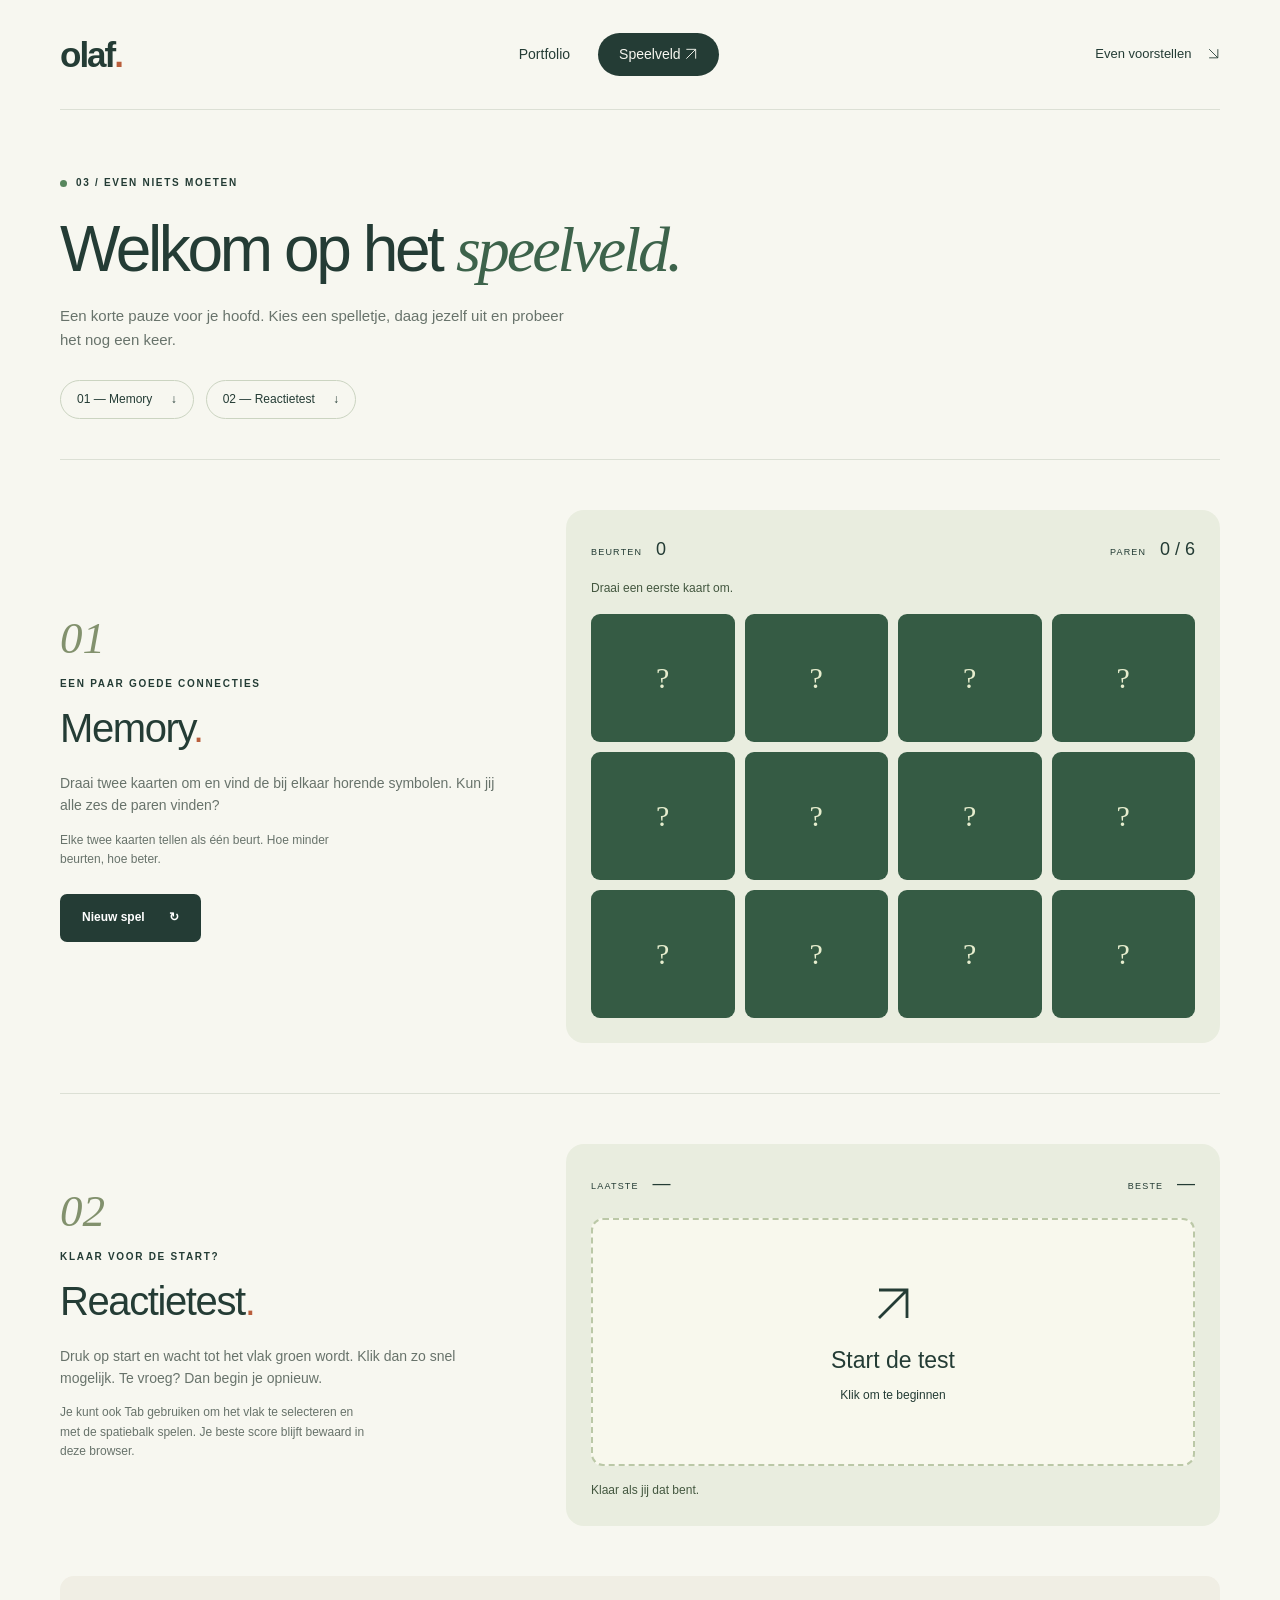
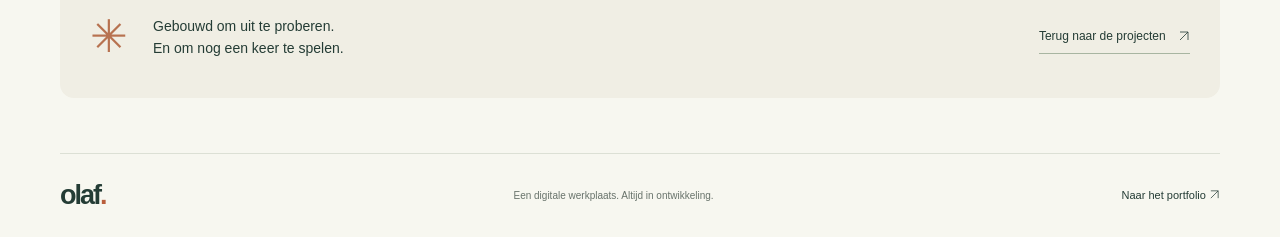
==== public/pages/games.html @ ba3646f5 "Organize site into public assets, game modules, tests and docs" ====
<!doctype html>
<html lang="nl">
  <head>
    <meta charset="utf-8" />
    <meta name="viewport" content="width=device-width, initial-scale=1" />
    <meta
      name="description"
      content="Even spelen: train je geheugen met Memory en test je reactiesnelheid. Gratis browsergames van Olaf."
    />
    <title>Speelveld — Olaf</title>
    <link rel="icon" href="../assets/images/favicon.svg" type="image/svg+xml" />
    <link rel="stylesheet" href="../assets/css/base.css" />
    <link rel="stylesheet" href="../assets/css/pages/games.css" />
    <script type="module" src="../assets/js/games/index.js"></script>
  </head>
  <body>
    <a class="skip-link" href="#main">Naar de inhoud</a>
    <header class="site-header wrap">
      <a class="brand" href="../index.html" aria-label="Olaf, startpagina"
        >olaf<span class="brand-dot">.</span></a
      >
      <nav aria-label="Hoofdnavigatie">
        <a href="../index.html">Portfolio</a
        ><a href="games.html" aria-current="page"
          >Speelveld
          <span aria-hidden="true"
            ><svg
              class="arrow-icon"
              viewBox="0 0 24 24"
              fill="none"
              stroke="currentColor"
              stroke-width="1.6"
              aria-hidden="true"
            >
              <path d="M4 20 20 4M4 4h16v16" /></svg></span
        ></a>
      </nav>
      <a class="header-link" href="../index.html#over"
        >Even voorstellen
        <span aria-hidden="true"
          ><svg
            class="arrow-icon"
            viewBox="0 0 24 24"
            fill="none"
            stroke="currentColor"
            stroke-width="1.6"
            aria-hidden="true"
          >
            <path d="M4 4l16 16M4 20h16V4" /></svg></span
      ></a>
    </header>
    <main id="main" class="wrap games-main">
      <section class="games-intro">
        <p class="eyebrow">
          <span class="status-dot" aria-hidden="true"></span> 03 / EVEN NIETS
          MOETEN
        </p>
        <h1>Welkom op het <span class="serif-word">speelveld.</span></h1>
        <p>
          Een korte pauze voor je hoofd. Kies een spelletje, daag jezelf uit en
          probeer het nog een keer.
        </p>
        <div class="game-jumps">
          <a href="#memory">01 — Memory <span aria-hidden="true">↓</span></a
          ><a href="#reactie"
            >02 — Reactietest <span aria-hidden="true">↓</span></a
          >
        </div>
      </section>
      <noscript
        ><p class="notice">
          Schakel JavaScript in om deze spelletjes te spelen.
        </p></noscript
      >
      <section id="memory" class="game-section" aria-labelledby="memory-title">
        <div class="game-info">
          <span class="game-number">01</span>
          <p class="eyebrow">EEN PAAR GOEDE CONNECTIES</p>
          <h2 id="memory-title">Memory<span class="accent">.</span></h2>
          <p>
            Draai twee kaarten om en vind de bij elkaar horende symbolen. Kun
            jij alle zes de paren vinden?
          </p>
          <p class="game-tip">
            Elke twee kaarten tellen als één beurt. Hoe minder beurten, hoe
            beter.
          </p>
          <button id="memory-reset" class="button button-dark" type="button">
            Nieuw spel <span aria-hidden="true">↻</span>
          </button>
        </div>
        <div class="game-panel">
          <div class="game-stats">
            <span>BEURTEN <strong id="memory-turns">0</strong></span
            ><span>PAREN <strong id="memory-pairs">0 / 6</strong></span>
          </div>
          <p id="memory-status" class="game-status" role="status">
            Draai een eerste kaart om.
          </p>
          <div
            id="memory-board"
            class="memory-board"
            role="group"
            aria-label="Memorykaarten"
          ></div>
        </div>
      </section>
      <section
        id="reactie"
        class="game-section"
        aria-labelledby="reaction-title"
      >
        <div class="game-info">
          <span class="game-number">02</span>
          <p class="eyebrow">KLAAR VOOR DE START?</p>
          <h2 id="reaction-title">Reactietest<span class="accent">.</span></h2>
          <p>
            Druk op start en wacht tot het vlak groen wordt. Klik dan zo snel
            mogelijk. Te vroeg? Dan begin je opnieuw.
          </p>
          <p class="game-tip">
            Je kunt ook Tab gebruiken om het vlak te selecteren en met de
            spatiebalk spelen. Je beste score blijft bewaard in deze browser.
          </p>
        </div>
        <div class="game-panel reaction-panel">
          <div class="game-stats">
            <span>LAATSTE <strong id="reaction-last">—</strong></span
            ><span>BESTE <strong id="reaction-best">—</strong></span>
          </div>
          <button id="reaction-pad" class="reaction-pad" type="button">
            <span id="reaction-icon" class="reaction-icon" aria-hidden="true"
              ><svg
                class="arrow-icon"
                viewBox="0 0 24 24"
                fill="none"
                stroke="currentColor"
                stroke-width="1.6"
                aria-hidden="true"
              >
                <path d="M4 20 20 4M4 4h16v16" /></svg></span
            ><span id="reaction-label">Start de test</span
            ><small id="reaction-hint">Klik om te beginnen</small>
          </button>
          <p id="reaction-status" class="game-status" role="status">
            Klaar als jij dat bent.
          </p>
        </div>
      </section>
      <aside class="play-note">
        <span aria-hidden="true">✳</span>
        <p>
          Gebouwd om uit te proberen.<br /><strong
            >En om nog een keer te spelen.</strong
          >
        </p>
        <a class="text-link" href="../index.html#projecten"
          >Terug naar de projecten
          <span aria-hidden="true"
            ><svg
              class="arrow-icon"
              viewBox="0 0 24 24"
              fill="none"
              stroke="currentColor"
              stroke-width="1.6"
              aria-hidden="true"
            >
              <path d="M4 20 20 4M4 4h16v16" /></svg></span
        ></a>
      </aside>
    </main>
    <footer class="site-footer wrap">
      <a class="brand" href="../index.html"
        >olaf<span class="brand-dot">.</span></a
      >
      <p>Een digitale werkplaats. Altijd in ontwikkeling.</p>
      <a href="../index.html"
        >Naar het portfolio
        <span aria-hidden="true"
          ><svg
            class="arrow-icon"
            viewBox="0 0 24 24"
            fill="none"
            stroke="currentColor"
            stroke-width="1.6"
            aria-hidden="true"
          >
            <path d="M4 20 20 4M4 4h16v16" /></svg></span
      ></a>
    </footer>
  </body>
</html>
---- public/assets/css/base.css ----
:root {
  --paper: #f7f7f0;
  --ink: #243c35;
  --muted: #68736b;
  --green: #204e40;
  --lime: #dce9b1;
  --peach: #ecaa89;
  --line: #dce0d5;
  --radius: 18px;
}
* {
  box-sizing: border-box;
}
html {
  scroll-behavior: smooth;
  scroll-padding-top: 30px;
}
body {
  margin: 0;
  background: var(--paper);
  color: var(--ink);
  font-family: Arial, Helvetica, sans-serif;
  font-size: 16px;
  line-height: 1.6;
}
a {
  color: inherit;
  text-decoration: none;
}
button {
  font: inherit;
}
button,
a {
  -webkit-tap-highlight-color: transparent;
}
button {
  cursor: pointer;
}
a:focus-visible,
button:focus-visible {
  outline: 3px solid #9d4522;
  outline-offset: 5px;
}
button:disabled {
  cursor: default;
}
.wrap {
  width: min(1160px, calc(100% - 80px));
  margin-inline: auto;
}
.skip-link {
  position: absolute;
  top: -100px;
  left: 20px;
  padding: 12px;
  background: var(--ink);
  color: white;
  z-index: 10;
}
.skip-link:focus {
  top: 10px;
}
.site-header {
  display: flex;
  align-items: center;
  justify-content: space-between;
  height: 110px;
  border-bottom: 1px solid var(--line);
}
.brand {
  font-size: 35px;
  line-height: 1;
  letter-spacing: -2px;
  font-weight: 800;
}
.brand-dot,
.accent {
  color: #b95e3c;
}
.site-header nav {
  display: flex;
  gap: 7px;
}
.site-header nav a {
  padding: 10px 21px;
  border-radius: 30px;
  font-size: 14px;
}
.site-header nav a[aria-current] {
  background: var(--ink);
  color: var(--paper);
}
.site-header nav a:hover:not([aria-current]) {
  background: #e9ecdf;
}
.header-link {
  font-size: 13px;
}
.header-link span {
  margin-left: 12px;
}
.eyebrow {
  font-size: 10px;
  font-weight: 700;
  letter-spacing: 1.7px;
  margin: 0 0 24px;
  display: flex;
  align-items: center;
  gap: 9px;
}
.status-dot {
  width: 7px;
  height: 7px;
  border-radius: 50%;
  background: #57865c;
  display: inline-block;
  flex-shrink: 0;
}
h1,
h2,
h3,
p {
  margin-top: 0;
}
h1 {
  font-size: clamp(48px, 5.4vw, 72px);
  line-height: 1.08;
  letter-spacing: -3.4px;
  margin-bottom: 27px;
  font-weight: 500;
}
.serif-word {
  font-family: Georgia, "Times New Roman", serif;
  font-style: italic;
  color: #3d634b;
  letter-spacing: -3px;
}
.button {
  display: inline-flex;
  align-items: center;
  justify-content: center;
  gap: 24px;
  min-height: 48px;
  padding: 12px 21px;
  border-radius: 7px;
  border: 1px solid transparent;
  font-size: 12px;
  font-weight: 600;
  transition:
    background 0.15s,
    transform 0.15s;
}
.button-dark {
  background: var(--ink);
  color: #fff;
}
.button-dark:hover {
  background: #36634d;
  transform: translateY(-2px);
}
.text-link {
  font-size: 12px;
  border-bottom: 1px solid #a8b5a1;
  padding-block: 7px;
}
.text-link span {
  margin-left: 9px;
}
.text-link:hover {
  color: #a54f30;
}
h2 {
  font-size: 36px;
  line-height: 1.2;
  font-weight: 500;
  letter-spacing: -1.4px;
  margin-bottom: 0;
}
h3 {
  font-size: 23px;
  line-height: 1.3;
  letter-spacing: -0.5px;
  font-weight: 500;
  margin-bottom: 12px;
}
h3 span {
  float: right;
}
.site-footer {
  border-top: 1px solid var(--line);
  padding-block: 28px;
  display: flex;
  gap: 20px;
  align-items: center;
  justify-content: space-between;
}
.site-footer .brand {
  font-size: 27px;
}
.site-footer p {
  font-size: 10px;
  color: var(--muted);
  margin: 0;
}
.site-footer > a:last-child {
  font-size: 11px;
}
@media (max-width: 1000px) {
  .wrap {
    width: calc(100% - 48px);
  }
  h1 {
    font-size: 56px;
  }
}
@media (max-width: 700px) {
  .wrap {
    width: calc(100% - 36px);
  }
  .site-header {
    height: 85px;
  }
  .brand {
    font-size: 31px;
  }
  .header-link {
    display: none;
  }
  .site-header nav a {
    padding: 9px 16px;
    font-size: 12px;
  }
  h1 {
    font-size: 58px;
    letter-spacing: -2.6px;
  }
  h2 {
    font-size: 30px;
  }
  .site-footer {
    flex-wrap: wrap;
    padding-block: 24px;
    gap: 16px;
  }
  .site-footer p {
    order: 3;
    width: 100%;
  }
}
@media (prefers-reduced-motion: reduce) {
  html {
    scroll-behavior: auto;
  }
  *,
  *:before,
  *:after {
    transition: none !important;
    animation: none !important;
  }
}
.arrow-icon {
  display: inline-block;
  width: 1em;
  height: 1em;
  vertical-align: -0.12em;
  flex-shrink: 0;
}
---- public/assets/css/pages/games.css ----
.games-main {
  padding-bottom: 55px;
}
.games-intro {
  padding-block: 65px 40px;
}
.games-intro h1 {
  font-size: clamp(40px, 5vw, 64px);
  margin-bottom: 20px;
}
.games-intro > p:not(.eyebrow) {
  max-width: 510px;
  font-size: 15px;
  color: var(--muted);
}
.game-jumps {
  display: flex;
  gap: 12px;
  margin-top: 28px;
}
.game-jumps a {
  border: 1px solid #cbd4c1;
  border-radius: 30px;
  font-size: 12px;
  padding: 9px 16px;
}
.game-jumps a:hover {
  background: #e5ebd8;
}
.game-jumps span {
  margin-left: 15px;
}
.game-section {
  display: grid;
  grid-template-columns: 0.8fr 1.2fr;
  gap: 70px;
  border-top: 1px solid var(--line);
  padding-block: 50px;
  align-items: center;
}
.game-number {
  font:
    italic 45px Georgia,
    serif;
  color: #82916d;
}
.game-info .eyebrow {
  margin-block: 12px;
}
.game-info h2 {
  font-size: 40px;
  margin-bottom: 20px;
}
.game-info p:not(.eyebrow) {
  font-size: 14px;
  color: var(--muted);
}
.game-info .game-tip {
  font-size: 12px !important;
  max-width: 310px;
  margin-bottom: 25px;
}
.game-panel {
  background: #e9eddf;
  border-radius: var(--radius);
  padding: 25px;
}
.game-stats {
  display: flex;
  justify-content: space-between;
  gap: 15px;
  font-size: 9px;
  letter-spacing: 1.2px;
  align-items: center;
}
.game-stats strong {
  font-size: 18px;
  font-weight: 500;
  margin-left: 10px;
  letter-spacing: 0;
}
.game-status {
  font-size: 12px;
  min-height: 20px;
  margin-block: 15px;
  color: #43573f;
}
.memory-board {
  display: grid;
  grid-template-columns: repeat(4, 1fr);
  gap: 10px;
}
.memory-card {
  min-width: 0;
  aspect-ratio: 1.12;
  background: #355b44;
  color: #e6edce;
  border: 2px solid transparent;
  border-radius: 9px;
  display: grid;
  place-items: center;
  font:
    30px Georgia,
    serif;
  transition:
    background 0.15s,
    transform 0.15s;
}
.memory-card:hover:not(:disabled) {
  background: #4a7052;
  transform: translateY(-2px);
}
.memory-card.is-open {
  background: #fbfbf0;
  color: #294e3b;
  border-color: #c9d6b6;
}
.memory-card.is-matched {
  background: #d4e0bc;
  color: #315b3d;
  border-color: #a5bb87;
}
.memory-card.is-matched:after {
  content: "✓";
  position: absolute;
  bottom: 4px;
  right: 7px;
  font:
    10px Arial,
    sans-serif;
}
.memory-card {
  position: relative;
}
.reaction-pad {
  display: flex;
  flex-direction: column;
  align-items: center;
  justify-content: center;
  gap: 8px;
  width: 100%;
  min-height: 248px;
  background: #f8f8ed;
  border: 2px dashed #bbc8a7;
  border-radius: 12px;
  margin-top: 20px;
  color: var(--ink);
  touch-action: manipulation;
}
.reaction-pad > span:not(.reaction-icon) {
  font-size: 23px;
}
.reaction-pad small {
  font-size: 12px;
}
.reaction-icon {
  font-size: 42px;
  line-height: 1.3;
}
.reaction-pad[data-state="waiting"] {
  background: #f2d7bd;
  border-color: #be845b;
}
.reaction-pad[data-state="ready"] {
  background: #c6e499;
  border-color: #648c3d;
}
.reaction-pad[data-state="early"] {
  background: #f4d5c9;
  border-color: #bc7558;
}
.reaction-panel .game-status {
  margin-bottom: 0;
}
.play-note {
  display: flex;
  align-items: center;
  gap: 25px;
  border-radius: 14px;
  background: #f0eee4;
  padding: 25px 30px;
}
.play-note > span {
  font-size: 45px;
  color: #b77250;
}
.play-note p {
  font-size: 14px;
  margin: 0;
}
.play-note strong {
  font-weight: 500;
}
.play-note > a {
  margin-left: auto;
}
.notice {
  background: #f4d5c9;
  padding: 20px;
  border-radius: 8px;
}
@media (max-width: 1000px) {
  .game-section {
    gap: 35px;
  }
}
@media (max-width: 700px) {
  .games-intro {
    padding-block: 40px 32px;
  }
  .games-intro h1 {
    font-size: 46px;
    letter-spacing: -2px;
  }
  .games-intro .serif-word {
    display: block;
    letter-spacing: -2px;
  }
  .games-intro > p:not(.eyebrow) {
    font-size: 14px;
  }
  .game-section {
    grid-template-columns: 1fr;
    gap: 25px;
    padding-block: 30px;
  }
  .game-info h2 {
    margin-bottom: 12px;
  }
  .game-info .game-tip {
    max-width: none;
    margin-bottom: 18px;
  }
  .game-number {
    font-size: 32px;
  }
  .game-panel {
    padding: 20px;
  }
  .game-stats strong {
    font-size: 17px;
  }
  .memory-card {
    font-size: 28px;
  }
  .play-note {
    padding: 20px;
    gap: 15px;
    flex-wrap: wrap;
  }
  .play-note > a {
    margin-left: 0;
  }
  .play-note p {
    font-size: 12px;
  }
  .play-note > span {
    font-size: 35px;
  }
  .game-jumps {
    gap: 8px;
  }
  .game-jumps a {
    font-size: 11px;
    padding-inline: 13px;
  }
}
.reaction-icon .arrow-icon {
  width: 42px;
  height: 42px;
}
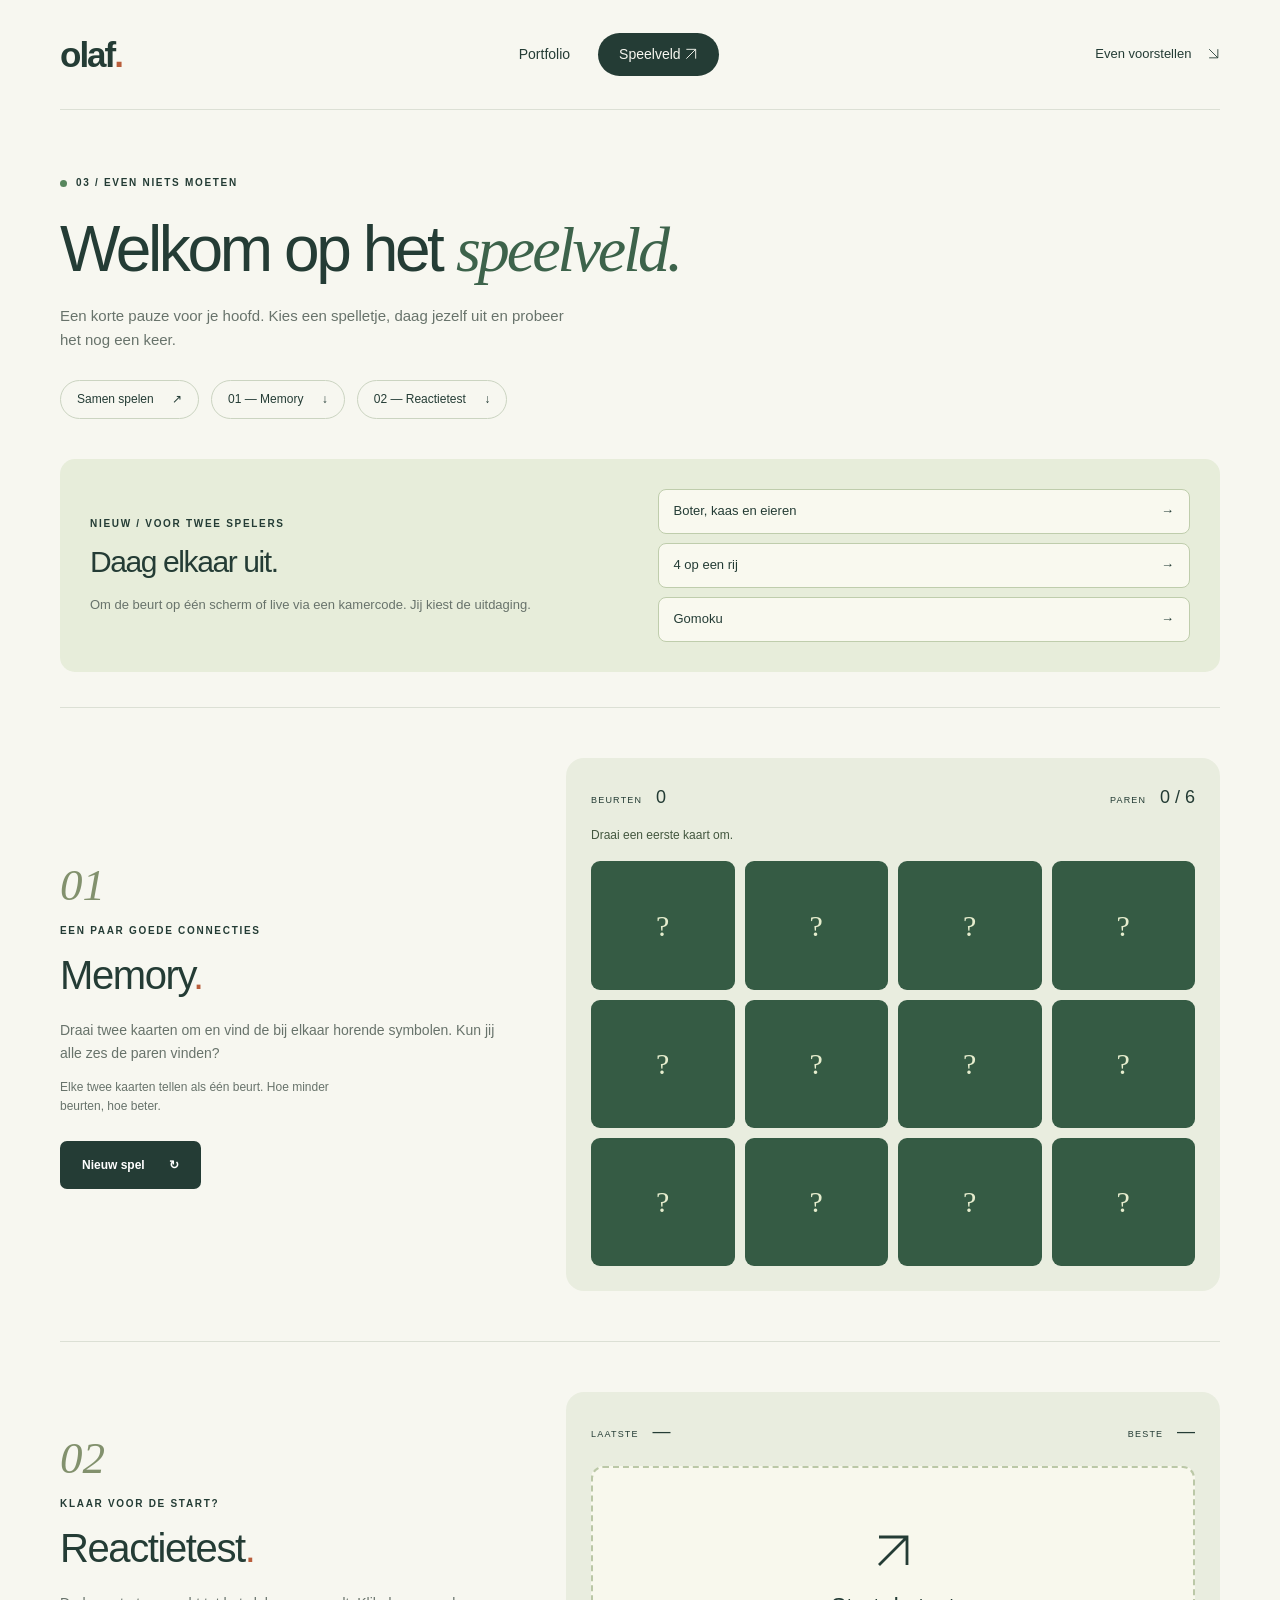
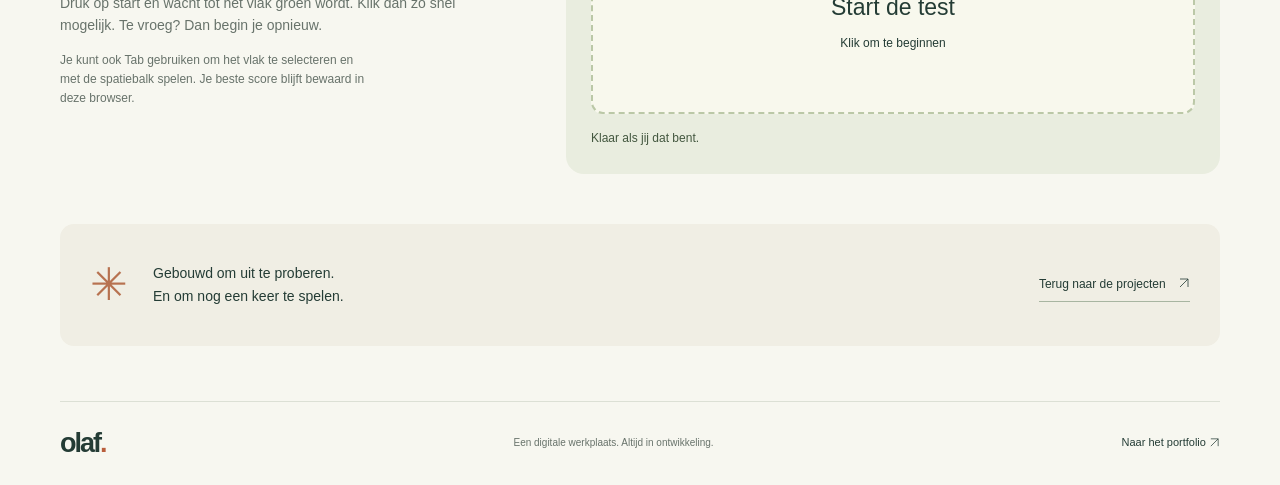
==== commit d564a575: "Add two-player board games with shared-screen and realtime rooms" ====
--- a/public/pages/games.html
+++ b/public/pages/games.html
@@ -61,6 +61,9 @@
           probeer het nog een keer.
         </p>
         <div class="game-jumps">
+          <a href="multiplayer.html"
+            >Samen spelen <span aria-hidden="true">↗</span></a
+          >
           <a href="#memory">01 — Memory <span aria-hidden="true">↓</span></a
           ><a href="#reactie"
             >02 — Reactietest <span aria-hidden="true">↓</span></a
@@ -72,6 +75,25 @@
           Schakel JavaScript in om deze spelletjes te spelen.
         </p></noscript
       >
+      <section class="multiplayer-promo" aria-labelledby="multiplayer-title">
+        <div>
+          <p class="eyebrow">NIEUW / VOOR TWEE SPELERS</p>
+          <h2 id="multiplayer-title">Daag elkaar uit.</h2>
+          <p>
+            Om de beurt op één scherm of live via een kamercode. Jij kiest de
+            uitdaging.
+          </p>
+        </div>
+        <div class="multiplayer-links">
+          <a href="multiplayer.html?game=tictactoe"
+            >Boter, kaas en eieren <span aria-hidden="true">→</span></a
+          ><a href="multiplayer.html?game=connect4"
+            >4 op een rij <span aria-hidden="true">→</span></a
+          ><a href="multiplayer.html?game=gomoku"
+            >Gomoku <span aria-hidden="true">→</span></a
+          >
+        </div>
+      </section>
       <section id="memory" class="game-section" aria-labelledby="memory-title">
         <div class="game-info">
           <span class="game-number">01</span>
--- a/public/assets/css/pages/games.css
+++ b/public/assets/css/pages/games.css
@@ -15,6 +15,7 @@
 }
 .game-jumps {
   display: flex;
+  flex-wrap: wrap;
   gap: 12px;
   margin-top: 28px;
 }
@@ -269,3 +270,50 @@
   width: 42px;
   height: 42px;
 }
+
+.multiplayer-promo {
+  display: grid;
+  grid-template-columns: 1fr 1fr;
+  gap: 35px;
+  align-items: center;
+  padding: 30px;
+  background: #e7edda;
+  border-radius: 15px;
+  margin-bottom: 35px;
+}
+.multiplayer-promo .eyebrow {
+  margin-bottom: 12px;
+}
+.multiplayer-promo h2 {
+  font-size: 30px;
+  margin-bottom: 15px;
+}
+.multiplayer-promo p:not(.eyebrow) {
+  font-size: 13px;
+  color: var(--muted);
+  margin: 0;
+}
+.multiplayer-links {
+  display: grid;
+  gap: 9px;
+}
+.multiplayer-links a {
+  border: 1px solid #bfcdac;
+  border-radius: 8px;
+  padding: 11px 15px;
+  font-size: 13px;
+  background: #f9f9ef;
+}
+.multiplayer-links a:hover {
+  background: #d6e4bf;
+}
+.multiplayer-links span {
+  float: right;
+}
+@media (max-width: 700px) {
+  .multiplayer-promo {
+    grid-template-columns: 1fr;
+    gap: 22px;
+    padding: 23px;
+  }
+}
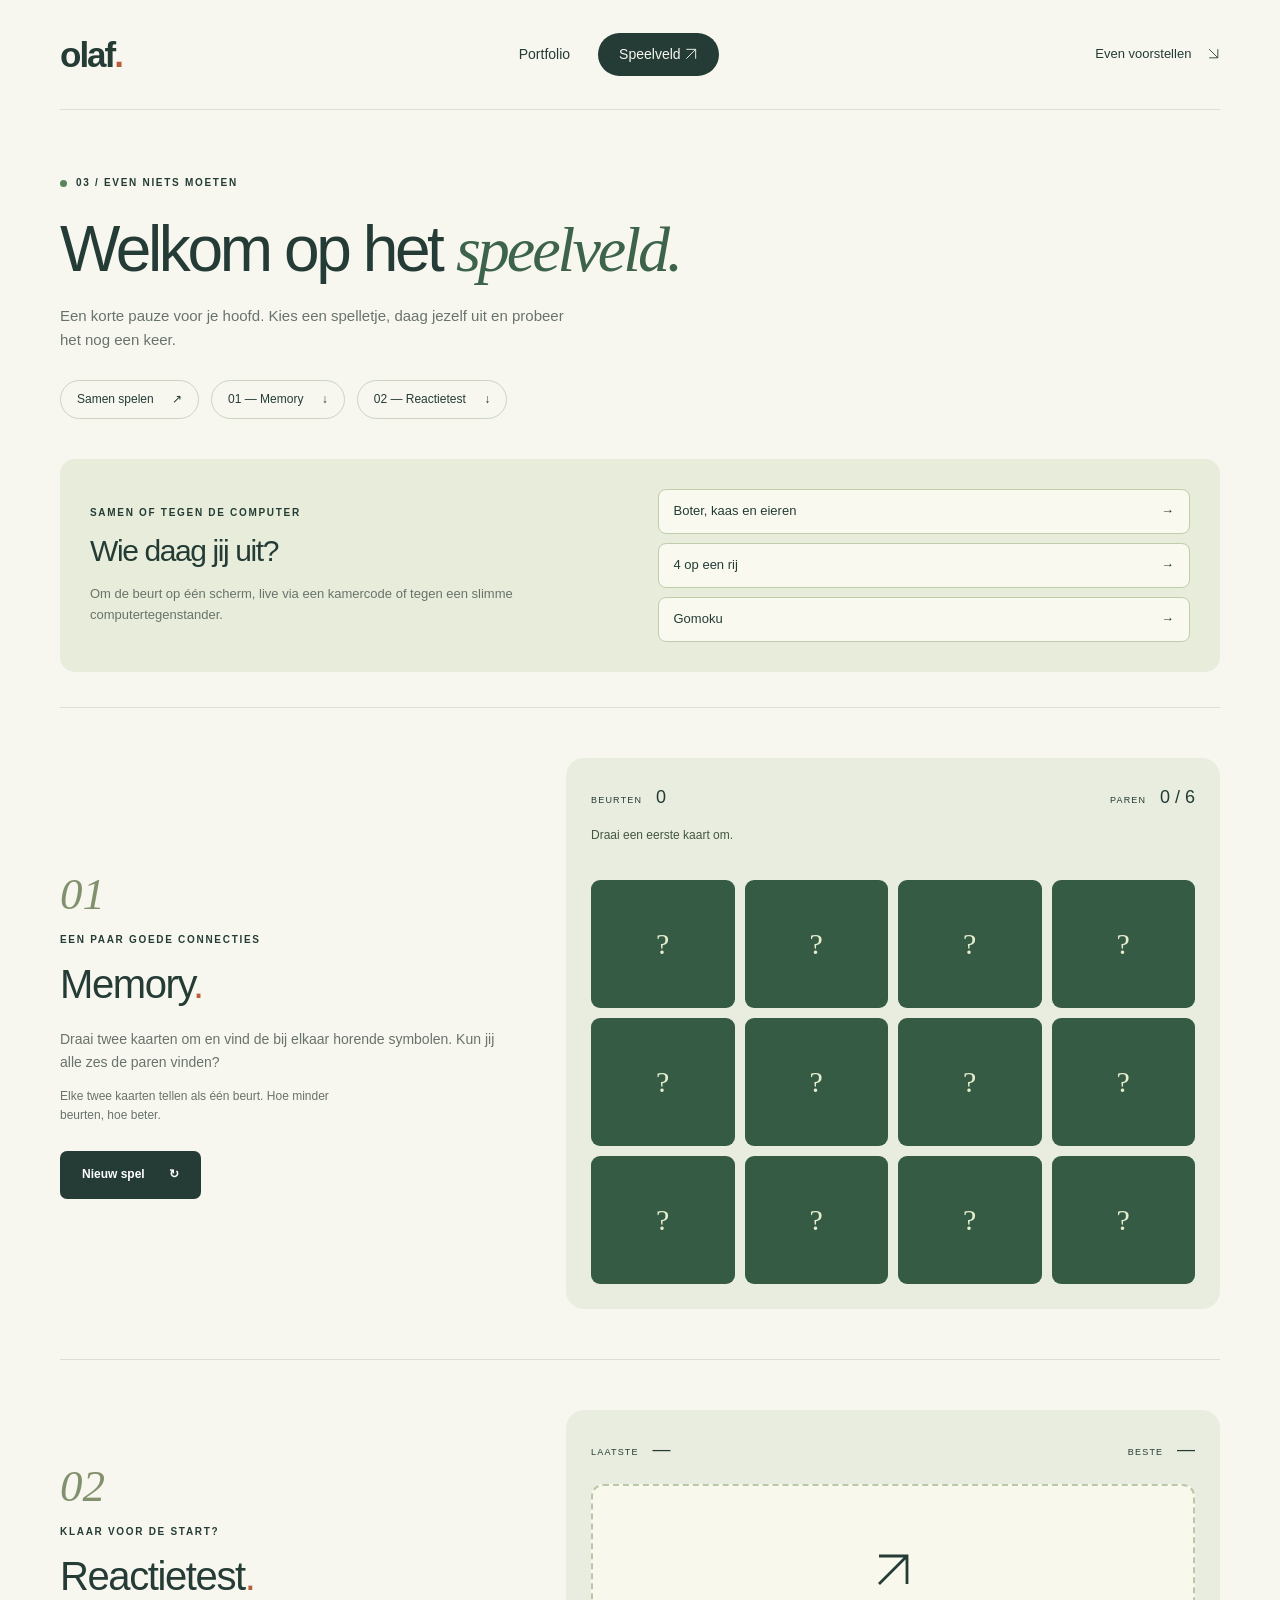
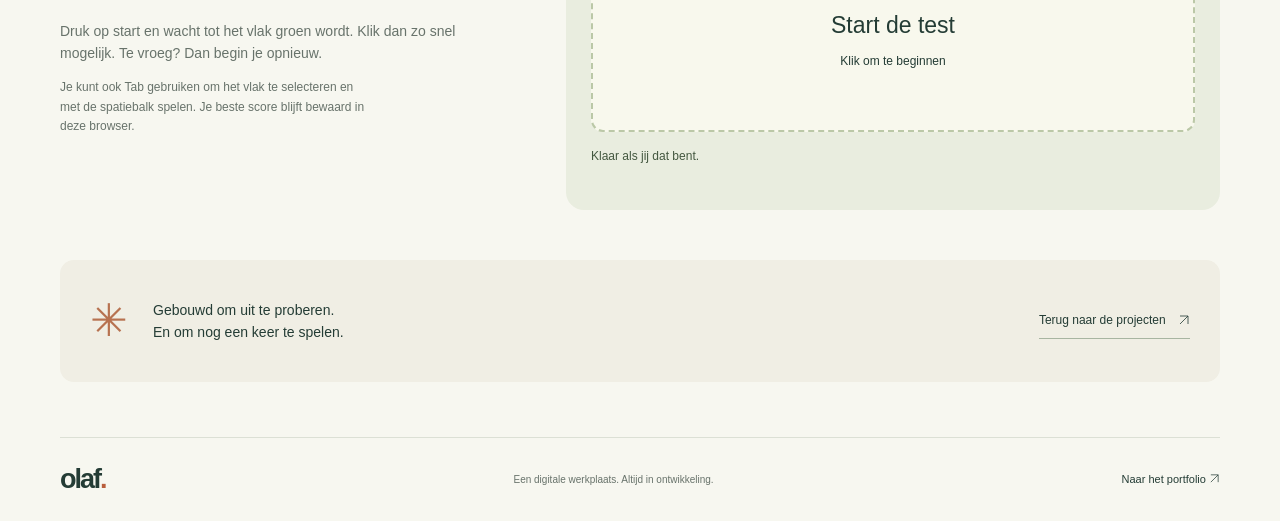
==== commit ce632bbc: "Add strategic computer opponents for all three board games" ====
--- a/public/pages/games.html
+++ b/public/pages/games.html
@@ -77,11 +77,11 @@
       >
       <section class="multiplayer-promo" aria-labelledby="multiplayer-title">
         <div>
-          <p class="eyebrow">NIEUW / VOOR TWEE SPELERS</p>
-          <h2 id="multiplayer-title">Daag elkaar uit.</h2>
+          <p class="eyebrow">SAMEN OF TEGEN DE COMPUTER</p>
+          <h2 id="multiplayer-title">Wie daag jij uit?</h2>
           <p>
-            Om de beurt op één scherm of live via een kamercode. Jij kiest de
-            uitdaging.
+            Om de beurt op één scherm, live via een kamercode of tegen een
+            slimme computertegenstander.
           </p>
         </div>
         <div class="multiplayer-links">
--- a/public/assets/css/pages/games.css
+++ b/public/assets/css/pages/games.css
@@ -82,7 +82,7 @@
 }
 .game-status {
   font-size: 12px;
-  min-height: 20px;
+  min-height: 3.2em;
   margin-block: 15px;
   color: #43573f;
 }
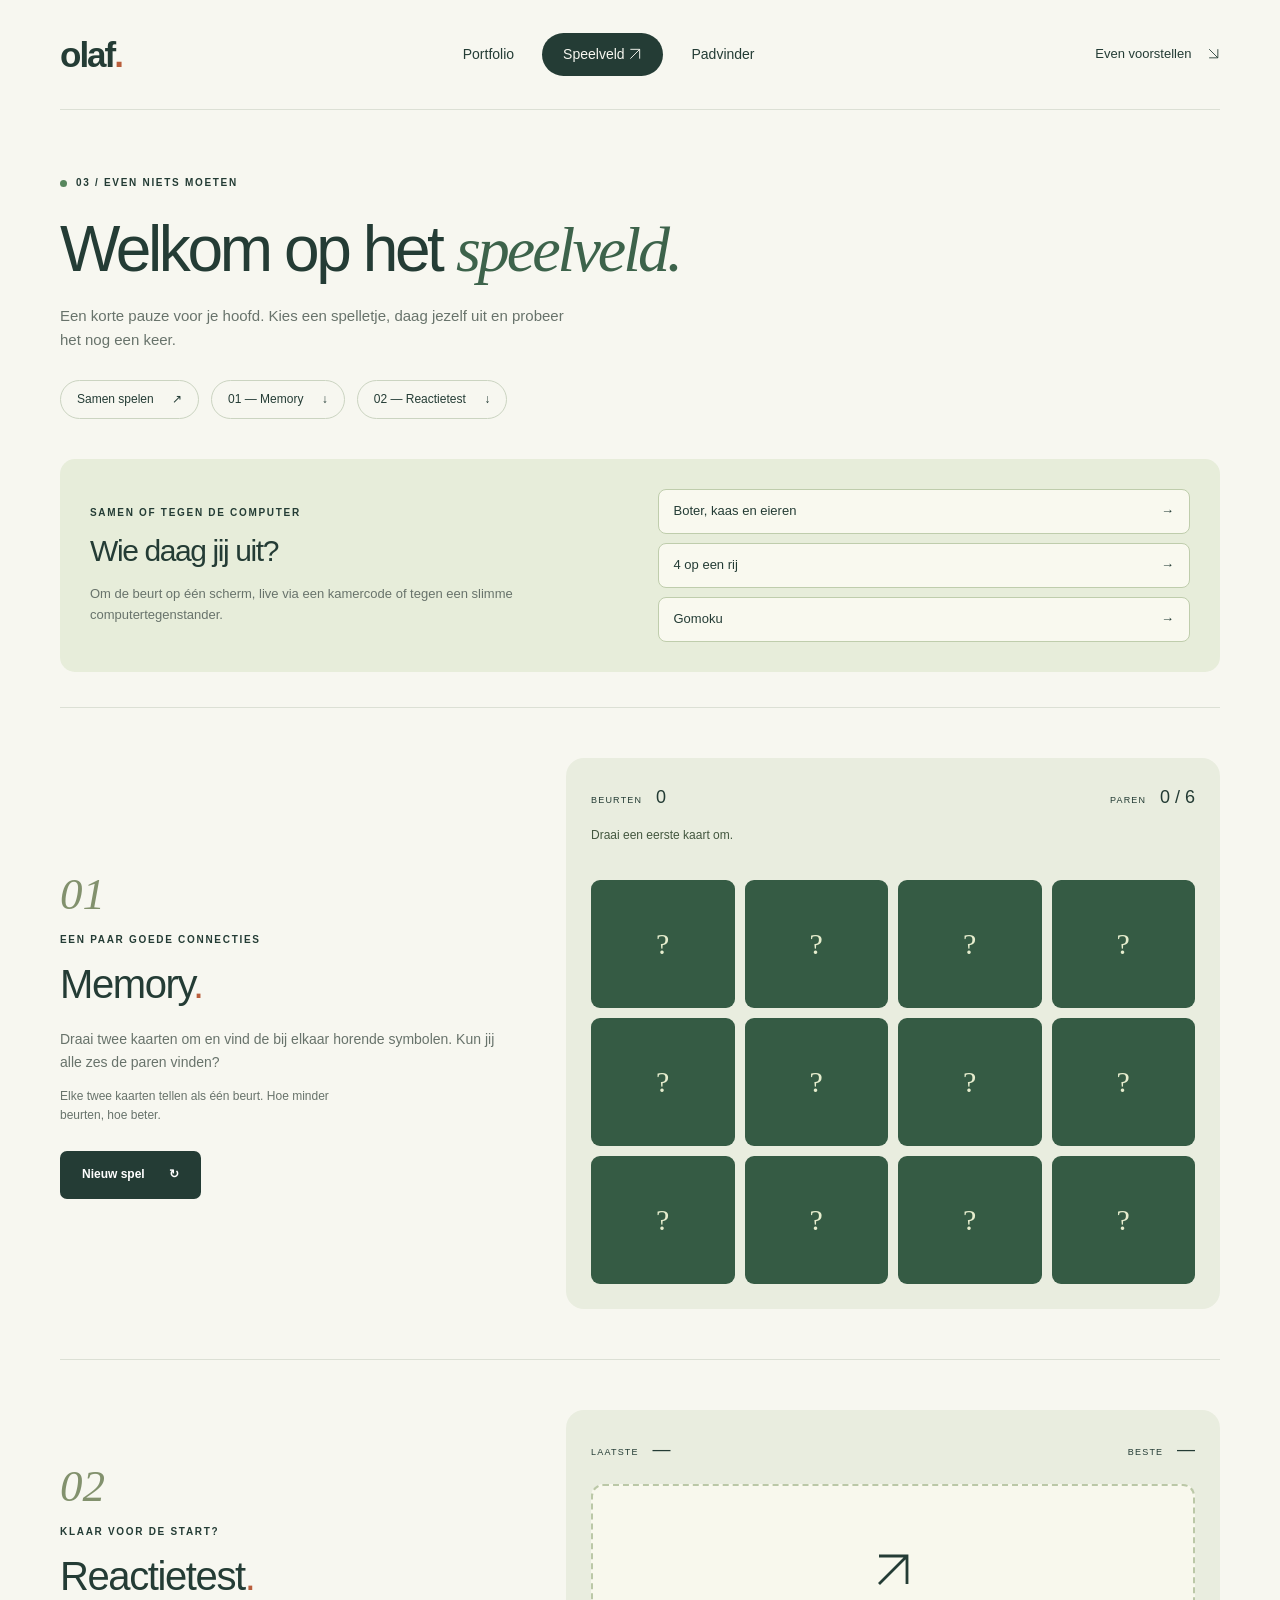
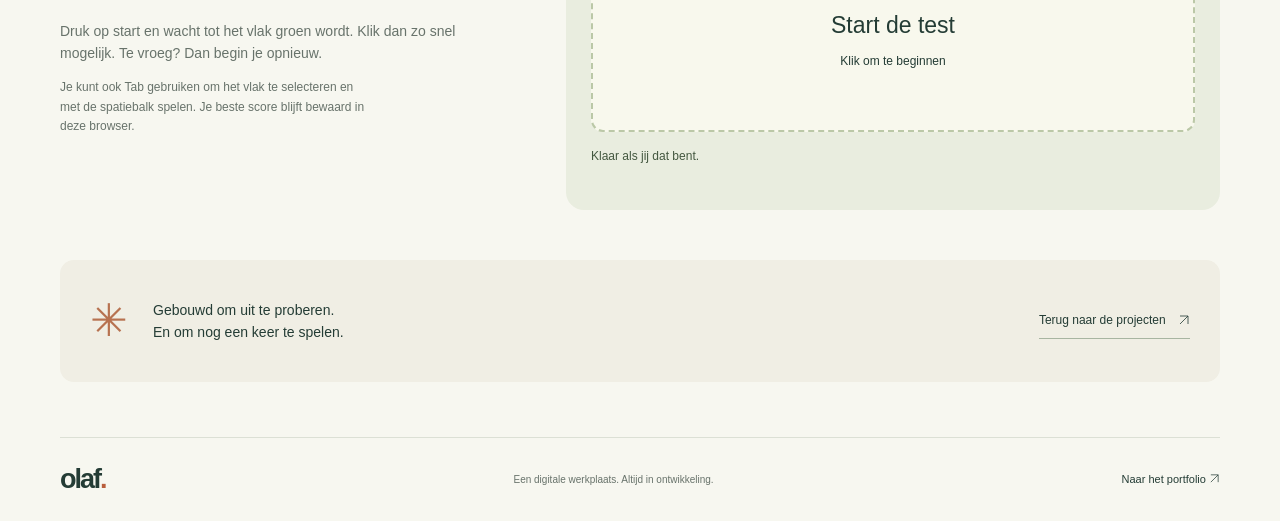
==== commit 59078358: "Add interactive BFS and DFS pathfinding comparison" ====
--- a/public/pages/games.html
+++ b/public/pages/games.html
@@ -34,6 +34,7 @@
             >
               <path d="M4 20 20 4M4 4h16v16" /></svg></span
         ></a>
+        <a href="pathfinding.html">Padvinder</a>
       </nav>
       <a class="header-link" href="../index.html#over"
         >Even voorstellen
